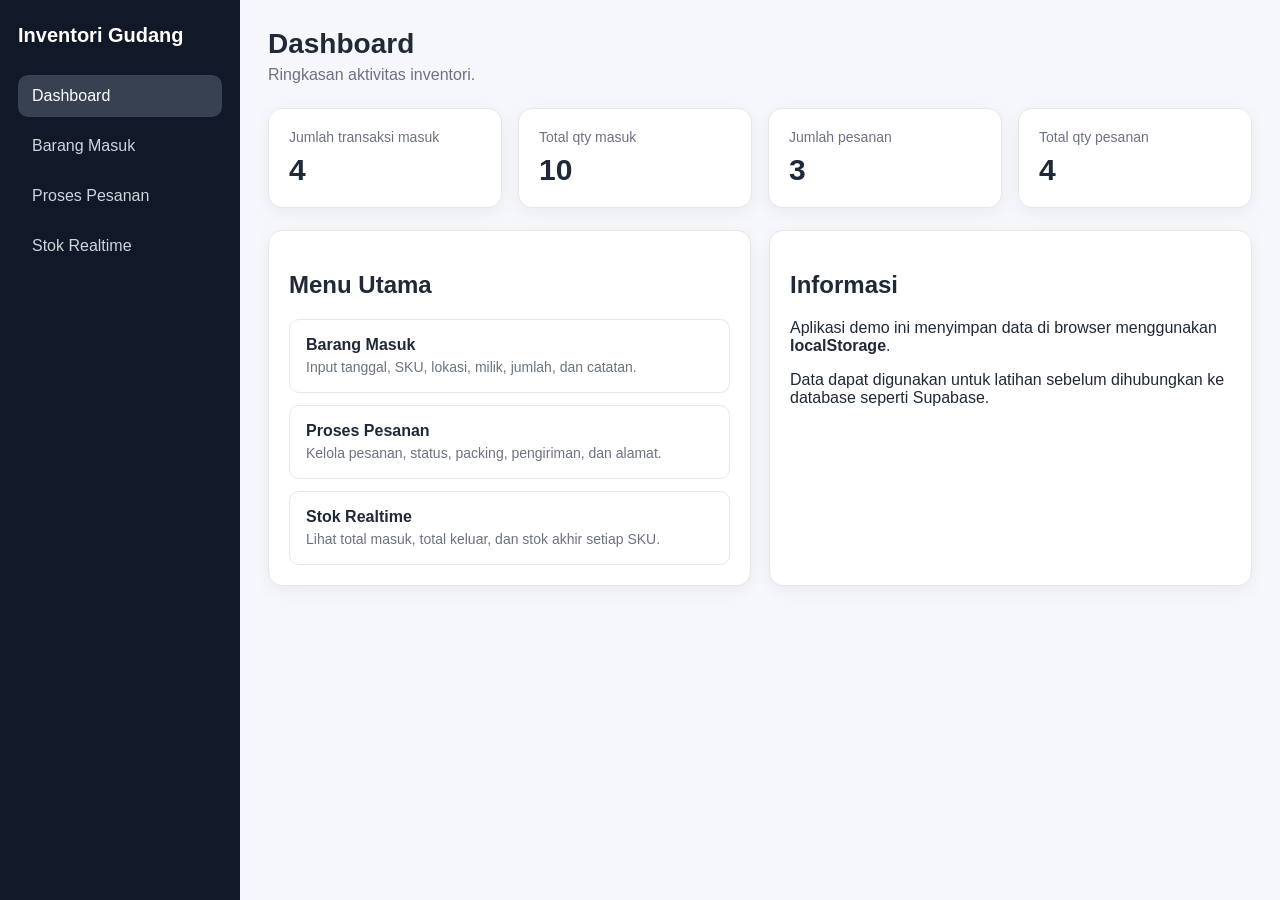
==== index.html @ 7a1b9b32 "Add files via upload" ====
<!DOCTYPE html>
<html lang="id">
<head>
  <meta charset="UTF-8">
  <meta name="viewport" content="width=device-width, initial-scale=1.0">
  <title>Dashboard Inventori</title>
  <link rel="stylesheet" href="styles.css">
</head>
<body>
<div class="layout">
  <aside class="sidebar">
    <div class="brand">Inventori Gudang</div>
    <nav class="nav">
      <a class="active" href="index.html">Dashboard</a>
      <a href="barang-masuk.html">Barang Masuk</a>
      <a href="proses-pesanan.html">Proses Pesanan</a>
      <a href="stok-realtime.html">Stok Realtime</a>
    </nav>
  </aside>

  <main class="main">
    <header class="page-header">
      <div>
        <h1>Dashboard</h1>
        <p>Ringkasan aktivitas inventori.</p>
      </div>
    </header>

    <section class="cards">
      <div class="card"><div class="stat-title">Jumlah transaksi masuk</div><div class="stat-value" id="totalMasuk">0</div></div>
      <div class="card"><div class="stat-title">Total qty masuk</div><div class="stat-value" id="qtyMasuk">0</div></div>
      <div class="card"><div class="stat-title">Jumlah pesanan</div><div class="stat-value" id="totalPesanan">0</div></div>
      <div class="card"><div class="stat-title">Total qty pesanan</div><div class="stat-value" id="qtyPesanan">0</div></div>
    </section>

    <section class="grid-2">
      <div class="card">
        <h2>Menu Utama</h2>
        <div class="quick-links">
          <a class="quick-link" href="barang-masuk.html">
            <strong>Barang Masuk</strong>
            <span>Input tanggal, SKU, lokasi, milik, jumlah, dan catatan.</span>
          </a>
          <a class="quick-link" href="proses-pesanan.html">
            <strong>Proses Pesanan</strong>
            <span>Kelola pesanan, status, packing, pengiriman, dan alamat.</span>
          </a>
          <a class="quick-link" href="stok-realtime.html">
            <strong>Stok Realtime</strong>
            <span>Lihat total masuk, total keluar, dan stok akhir setiap SKU.</span>
          </a>
        </div>
      </div>

      <div class="card">
        <h2>Informasi</h2>
        <p>Aplikasi demo ini menyimpan data di browser menggunakan <b>localStorage</b>.</p>
        <p>Data dapat digunakan untuk latihan sebelum dihubungkan ke database seperti Supabase.</p>
      </div>
    </section>
  </main>
</div>

<script src="app.js"></script>
<script>
  const masuk = readData(KEYS.masuk, sampleMasuk);
  const pesanan = readData(KEYS.pesanan, samplePesanan);

  document.getElementById("totalMasuk").textContent = masuk.length;
  document.getElementById("qtyMasuk").textContent = masuk.reduce((a,b) => a + Number(b.jumlah || 0), 0);
  document.getElementById("totalPesanan").textContent = pesanan.length;
  document.getElementById("qtyPesanan").textContent = pesanan.reduce((a,b) => a + Number(b.jumlah || 0), 0);
</script>
</body>
</html>
---- styles.css ----
:root {
  --bg: #f5f7fb;
  --card: #ffffff;
  --text: #1f2937;
  --muted: #6b7280;
  --border: #e5e7eb;
  --primary: #4f46e5;
  --primary-dark: #3730a3;
  --green: #15803d;
  --red: #b91c1c;
  --amber: #b45309;
  --sidebar: #111827;
}

* { box-sizing: border-box; }

body {
  margin: 0;
  font-family: Arial, Helvetica, sans-serif;
  background: var(--bg);
  color: var(--text);
}

a { color: inherit; text-decoration: none; }

.layout {
  min-height: 100vh;
  display: grid;
  grid-template-columns: 240px 1fr;
}

.sidebar {
  background: var(--sidebar);
  color: white;
  padding: 24px 18px;
}

.brand {
  font-size: 20px;
  font-weight: 700;
  margin-bottom: 28px;
}

.nav {
  display: grid;
  gap: 8px;
}

.nav a {
  padding: 12px 14px;
  border-radius: 10px;
  color: #d1d5db;
}

.nav a:hover,
.nav a.active {
  background: #374151;
  color: white;
}

.main {
  padding: 28px;
  overflow-x: hidden;
}

.page-header {
  display: flex;
  justify-content: space-between;
  align-items: center;
  gap: 16px;
  margin-bottom: 24px;
}

.page-header h1 {
  margin: 0 0 6px;
  font-size: 28px;
}

.page-header p {
  margin: 0;
  color: var(--muted);
}

.card {
  background: var(--card);
  border: 1px solid var(--border);
  border-radius: 14px;
  padding: 20px;
  box-shadow: 0 5px 18px rgba(15, 23, 42, 0.05);
}

.cards {
  display: grid;
  grid-template-columns: repeat(4, minmax(0, 1fr));
  gap: 16px;
  margin-bottom: 22px;
}

.stat-title {
  color: var(--muted);
  font-size: 14px;
  margin-bottom: 8px;
}

.stat-value {
  font-size: 30px;
  font-weight: 700;
}

.grid-2 {
  display: grid;
  grid-template-columns: 1fr 1fr;
  gap: 18px;
}

.form-grid {
  display: grid;
  grid-template-columns: repeat(3, minmax(0, 1fr));
  gap: 14px;
}

.form-group {
  display: grid;
  gap: 7px;
}

.form-group.full {
  grid-column: 1 / -1;
}

label {
  font-size: 13px;
  font-weight: 700;
}

input, select, textarea, button {
  font: inherit;
}

input, select, textarea {
  width: 100%;
  padding: 11px 12px;
  border: 1px solid #d1d5db;
  border-radius: 9px;
  background: white;
}

textarea { min-height: 90px; resize: vertical; }

button {
  border: 0;
  border-radius: 9px;
  padding: 11px 16px;
  cursor: pointer;
  font-weight: 700;
}

.btn-primary {
  color: white;
  background: var(--primary);
}

.btn-primary:hover { background: var(--primary-dark); }

.btn-danger {
  color: white;
  background: #dc2626;
  padding: 7px 10px;
}

.btn-secondary {
  background: #e5e7eb;
  color: #111827;
}

.actions {
  display: flex;
  gap: 10px;
  margin-top: 16px;
}

.table-card { margin-top: 20px; }

.table-wrap {
  overflow-x: auto;
  border: 1px solid var(--border);
  border-radius: 10px;
}

table {
  width: 100%;
  border-collapse: collapse;
  min-width: 900px;
}

th, td {
  padding: 11px 12px;
  border-bottom: 1px solid var(--border);
  text-align: left;
  font-size: 14px;
  white-space: nowrap;
}

th {
  background: #f9fafb;
  font-size: 13px;
}

.badge {
  display: inline-flex;
  align-items: center;
  padding: 5px 9px;
  border-radius: 999px;
  font-size: 12px;
  font-weight: 700;
}

.badge.green { color: #166534; background: #dcfce7; }
.badge.red { color: #991b1b; background: #fee2e2; }
.badge.blue { color: #1e40af; background: #dbeafe; }
.badge.amber { color: #92400e; background: #fef3c7; }
.badge.gray { color: #374151; background: #e5e7eb; }

.empty {
  text-align: center;
  color: var(--muted);
  padding: 28px;
}

.notice {
  margin-top: 14px;
  padding: 11px 12px;
  border-radius: 8px;
  display: none;
}

.notice.show { display: block; }
.notice.success { background: #dcfce7; color: #166534; }
.notice.error { background: #fee2e2; color: #991b1b; }

.quick-links {
  display: grid;
  gap: 12px;
}

.quick-link {
  padding: 16px;
  border: 1px solid var(--border);
  border-radius: 10px;
}

.quick-link strong {
  display: block;
  margin-bottom: 4px;
}

.quick-link span {
  color: var(--muted);
  font-size: 14px;
}

@media (max-width: 1000px) {
  .cards { grid-template-columns: repeat(2, 1fr); }
  .grid-2 { grid-template-columns: 1fr; }
}

@media (max-width: 760px) {
  .layout { grid-template-columns: 1fr; }
  .sidebar { padding: 16px; }
  .nav { grid-template-columns: repeat(4, 1fr); }
  .nav a { text-align: center; padding: 10px 6px; font-size: 13px; }
  .main { padding: 18px; }
  .form-grid { grid-template-columns: 1fr; }
  .cards { grid-template-columns: 1fr; }
}
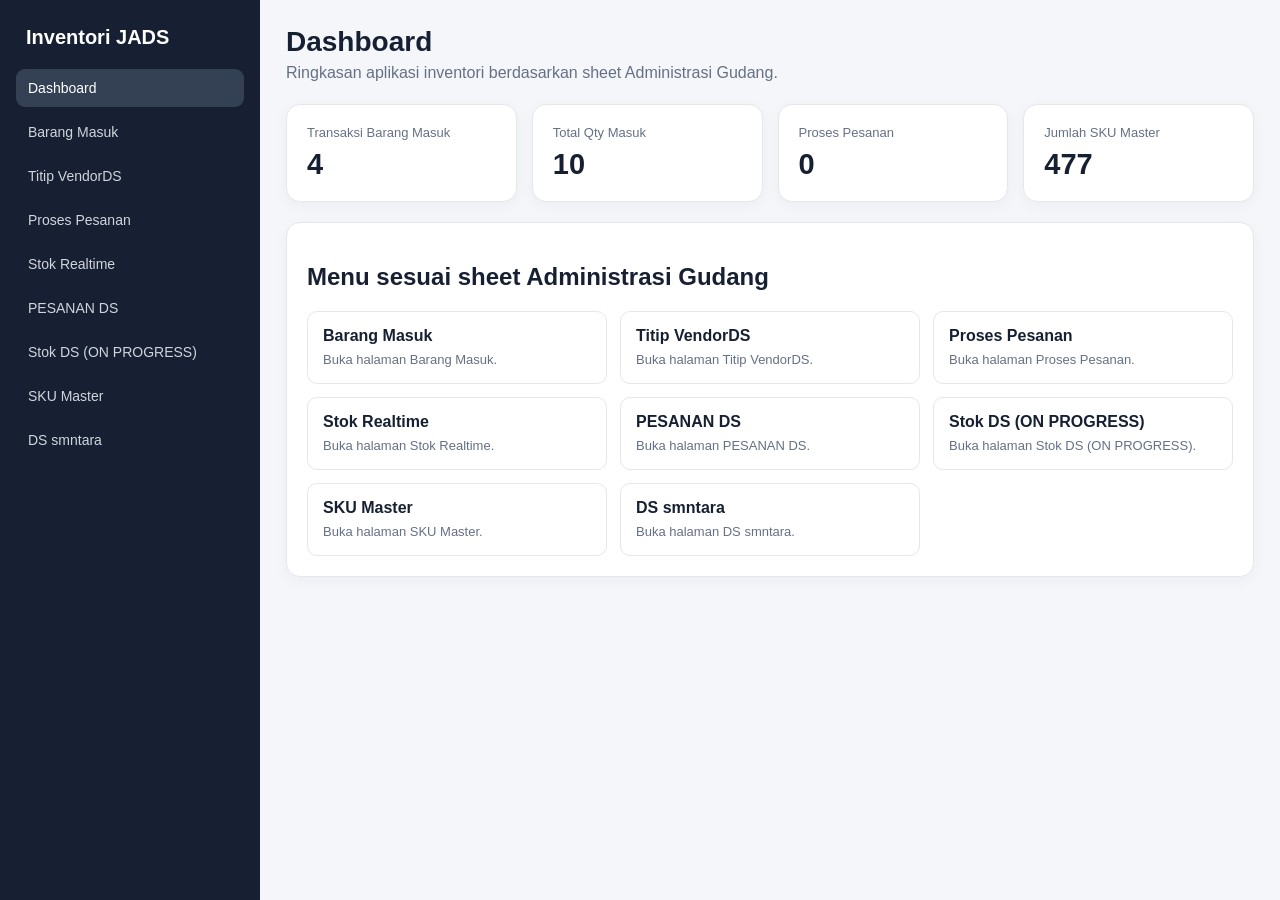
==== commit 66ac4739: "Add files via upload" ====
--- a/index.html
+++ b/index.html
@@ -1,75 +1,29 @@
 <!DOCTYPE html>
-<html lang="id">
-<head>
-  <meta charset="UTF-8">
-  <meta name="viewport" content="width=device-width, initial-scale=1.0">
-  <title>Dashboard Inventori</title>
-  <link rel="stylesheet" href="styles.css">
-</head>
-<body>
-<div class="layout">
-  <aside class="sidebar">
-    <div class="brand">Inventori Gudang</div>
-    <nav class="nav">
-      <a class="active" href="index.html">Dashboard</a>
-      <a href="barang-masuk.html">Barang Masuk</a>
-      <a href="proses-pesanan.html">Proses Pesanan</a>
-      <a href="stok-realtime.html">Stok Realtime</a>
-    </nav>
-  </aside>
+<html lang="id"><head><meta charset="UTF-8"><meta name="viewport" content="width=device-width,initial-scale=1">
+<title>Dashboard</title><link rel="stylesheet" href="styles.css"></head>
+<body><div class="layout"><aside class="sidebar" id="sidebar"></aside><main class="main">
+<header class="page-header"><div><h1>Dashboard</h1><p>Ringkasan aplikasi inventori berdasarkan sheet Administrasi Gudang.</p></div></header>
 
-  <main class="main">
-    <header class="page-header">
-      <div>
-        <h1>Dashboard</h1>
-        <p>Ringkasan aktivitas inventori.</p>
-      </div>
-    </header>
+<section class="cards">
+<div class="card"><div class="stat-title">Transaksi Barang Masuk</div><div class="stat-value" id="dMasuk">0</div></div>
+<div class="card"><div class="stat-title">Total Qty Masuk</div><div class="stat-value" id="dQtyMasuk">0</div></div>
+<div class="card"><div class="stat-title">Proses Pesanan</div><div class="stat-value" id="dPesanan">0</div></div>
+<div class="card"><div class="stat-title">Jumlah SKU Master</div><div class="stat-value" id="dSku">0</div></div>
+</section>
+<section class="card"><h2>Menu sesuai sheet Administrasi Gudang</h2><div class="quick-grid" id="quickGrid"></div></section>
 
-    <section class="cards">
-      <div class="card"><div class="stat-title">Jumlah transaksi masuk</div><div class="stat-value" id="totalMasuk">0</div></div>
-      <div class="card"><div class="stat-title">Total qty masuk</div><div class="stat-value" id="qtyMasuk">0</div></div>
-      <div class="card"><div class="stat-title">Jumlah pesanan</div><div class="stat-value" id="totalPesanan">0</div></div>
-      <div class="card"><div class="stat-title">Total qty pesanan</div><div class="stat-value" id="qtyPesanan">0</div></div>
-    </section>
+</main></div>
+<script src="sku-master.js"></script><script src="app.js"></script>
+<script>renderNavigation("dashboard");</script>
 
-    <section class="grid-2">
-      <div class="card">
-        <h2>Menu Utama</h2>
-        <div class="quick-links">
-          <a class="quick-link" href="barang-masuk.html">
-            <strong>Barang Masuk</strong>
-            <span>Input tanggal, SKU, lokasi, milik, jumlah, dan catatan.</span>
-          </a>
-          <a class="quick-link" href="proses-pesanan.html">
-            <strong>Proses Pesanan</strong>
-            <span>Kelola pesanan, status, packing, pengiriman, dan alamat.</span>
-          </a>
-          <a class="quick-link" href="stok-realtime.html">
-            <strong>Stok Realtime</strong>
-            <span>Lihat total masuk, total keluar, dan stok akhir setiap SKU.</span>
-          </a>
-        </div>
-      </div>
+<script>
+const dm=readData(KEYS.masuk,sampleMasuk),dp=readData(KEYS.pesanan,samplePesanan);
+document.getElementById("dMasuk").textContent=dm.length;
+document.getElementById("dQtyMasuk").textContent=dm.reduce((a,b)=>a+Number(b.jumlah||0),0);
+document.getElementById("dPesanan").textContent=dp.length;
+document.getElementById("dSku").textContent=SKU_MASTER.length;
+document.getElementById("quickGrid").innerHTML=NAV_ITEMS.filter(x=>x[2]!=="dashboard").map(x=>
+`<a class="quick-link" href="${x[0]}"><strong>${x[1]}</strong><span>Buka halaman ${x[1]}.</span></a>`).join("");
+</script>
 
-      <div class="card">
-        <h2>Informasi</h2>
-        <p>Aplikasi demo ini menyimpan data di browser menggunakan <b>localStorage</b>.</p>
-        <p>Data dapat digunakan untuk latihan sebelum dihubungkan ke database seperti Supabase.</p>
-      </div>
-    </section>
-  </main>
-</div>
-
-<script src="app.js"></script>
-<script>
-  const masuk = readData(KEYS.masuk, sampleMasuk);
-  const pesanan = readData(KEYS.pesanan, samplePesanan);
-
-  document.getElementById("totalMasuk").textContent = masuk.length;
-  document.getElementById("qtyMasuk").textContent = masuk.reduce((a,b) => a + Number(b.jumlah || 0), 0);
-  document.getElementById("totalPesanan").textContent = pesanan.length;
-  document.getElementById("qtyPesanan").textContent = pesanan.reduce((a,b) => a + Number(b.jumlah || 0), 0);
-</script>
-</body>
-</html>
+</body></html>
--- a/styles.css
+++ b/styles.css
@@ -1,275 +1,50 @@
-:root {
-  --bg: #f5f7fb;
-  --card: #ffffff;
-  --text: #1f2937;
-  --muted: #6b7280;
-  --border: #e5e7eb;
-  --primary: #4f46e5;
-  --primary-dark: #3730a3;
-  --green: #15803d;
-  --red: #b91c1c;
-  --amber: #b45309;
-  --sidebar: #111827;
+:root{
+  --bg:#f4f6fa;--panel:#fff;--text:#172033;--muted:#667085;--line:#e4e7ec;
+  --nav:#172033;--primary:#4f46e5;--primary-dark:#3730a3;--danger:#dc2626;
 }
-
-* { box-sizing: border-box; }
-
-body {
-  margin: 0;
-  font-family: Arial, Helvetica, sans-serif;
-  background: var(--bg);
-  color: var(--text);
-}
-
-a { color: inherit; text-decoration: none; }
-
-.layout {
-  min-height: 100vh;
-  display: grid;
-  grid-template-columns: 240px 1fr;
-}
-
-.sidebar {
-  background: var(--sidebar);
-  color: white;
-  padding: 24px 18px;
-}
-
-.brand {
-  font-size: 20px;
-  font-weight: 700;
-  margin-bottom: 28px;
-}
-
-.nav {
-  display: grid;
-  gap: 8px;
-}
-
-.nav a {
-  padding: 12px 14px;
-  border-radius: 10px;
-  color: #d1d5db;
-}
-
-.nav a:hover,
-.nav a.active {
-  background: #374151;
-  color: white;
-}
-
-.main {
-  padding: 28px;
-  overflow-x: hidden;
-}
-
-.page-header {
-  display: flex;
-  justify-content: space-between;
-  align-items: center;
-  gap: 16px;
-  margin-bottom: 24px;
-}
-
-.page-header h1 {
-  margin: 0 0 6px;
-  font-size: 28px;
-}
-
-.page-header p {
-  margin: 0;
-  color: var(--muted);
-}
-
-.card {
-  background: var(--card);
-  border: 1px solid var(--border);
-  border-radius: 14px;
-  padding: 20px;
-  box-shadow: 0 5px 18px rgba(15, 23, 42, 0.05);
-}
-
-.cards {
-  display: grid;
-  grid-template-columns: repeat(4, minmax(0, 1fr));
-  gap: 16px;
-  margin-bottom: 22px;
-}
-
-.stat-title {
-  color: var(--muted);
-  font-size: 14px;
-  margin-bottom: 8px;
-}
-
-.stat-value {
-  font-size: 30px;
-  font-weight: 700;
-}
-
-.grid-2 {
-  display: grid;
-  grid-template-columns: 1fr 1fr;
-  gap: 18px;
-}
-
-.form-grid {
-  display: grid;
-  grid-template-columns: repeat(3, minmax(0, 1fr));
-  gap: 14px;
-}
-
-.form-group {
-  display: grid;
-  gap: 7px;
-}
-
-.form-group.full {
-  grid-column: 1 / -1;
-}
-
-label {
-  font-size: 13px;
-  font-weight: 700;
-}
-
-input, select, textarea, button {
-  font: inherit;
-}
-
-input, select, textarea {
-  width: 100%;
-  padding: 11px 12px;
-  border: 1px solid #d1d5db;
-  border-radius: 9px;
-  background: white;
-}
-
-textarea { min-height: 90px; resize: vertical; }
-
-button {
-  border: 0;
-  border-radius: 9px;
-  padding: 11px 16px;
-  cursor: pointer;
-  font-weight: 700;
-}
-
-.btn-primary {
-  color: white;
-  background: var(--primary);
-}
-
-.btn-primary:hover { background: var(--primary-dark); }
-
-.btn-danger {
-  color: white;
-  background: #dc2626;
-  padding: 7px 10px;
-}
-
-.btn-secondary {
-  background: #e5e7eb;
-  color: #111827;
-}
-
-.actions {
-  display: flex;
-  gap: 10px;
-  margin-top: 16px;
-}
-
-.table-card { margin-top: 20px; }
-
-.table-wrap {
-  overflow-x: auto;
-  border: 1px solid var(--border);
-  border-radius: 10px;
-}
-
-table {
-  width: 100%;
-  border-collapse: collapse;
-  min-width: 900px;
-}
-
-th, td {
-  padding: 11px 12px;
-  border-bottom: 1px solid var(--border);
-  text-align: left;
-  font-size: 14px;
-  white-space: nowrap;
-}
-
-th {
-  background: #f9fafb;
-  font-size: 13px;
-}
-
-.badge {
-  display: inline-flex;
-  align-items: center;
-  padding: 5px 9px;
-  border-radius: 999px;
-  font-size: 12px;
-  font-weight: 700;
-}
-
-.badge.green { color: #166534; background: #dcfce7; }
-.badge.red { color: #991b1b; background: #fee2e2; }
-.badge.blue { color: #1e40af; background: #dbeafe; }
-.badge.amber { color: #92400e; background: #fef3c7; }
-.badge.gray { color: #374151; background: #e5e7eb; }
-
-.empty {
-  text-align: center;
-  color: var(--muted);
-  padding: 28px;
-}
-
-.notice {
-  margin-top: 14px;
-  padding: 11px 12px;
-  border-radius: 8px;
-  display: none;
-}
-
-.notice.show { display: block; }
-.notice.success { background: #dcfce7; color: #166534; }
-.notice.error { background: #fee2e2; color: #991b1b; }
-
-.quick-links {
-  display: grid;
-  gap: 12px;
-}
-
-.quick-link {
-  padding: 16px;
-  border: 1px solid var(--border);
-  border-radius: 10px;
-}
-
-.quick-link strong {
-  display: block;
-  margin-bottom: 4px;
-}
-
-.quick-link span {
-  color: var(--muted);
-  font-size: 14px;
-}
-
-@media (max-width: 1000px) {
-  .cards { grid-template-columns: repeat(2, 1fr); }
-  .grid-2 { grid-template-columns: 1fr; }
-}
-
-@media (max-width: 760px) {
-  .layout { grid-template-columns: 1fr; }
-  .sidebar { padding: 16px; }
-  .nav { grid-template-columns: repeat(4, 1fr); }
-  .nav a { text-align: center; padding: 10px 6px; font-size: 13px; }
-  .main { padding: 18px; }
-  .form-grid { grid-template-columns: 1fr; }
-  .cards { grid-template-columns: 1fr; }
-}
+*{box-sizing:border-box}
+body{margin:0;font-family:Arial,Helvetica,sans-serif;background:var(--bg);color:var(--text)}
+a{text-decoration:none;color:inherit}
+.layout{min-height:100vh;display:grid;grid-template-columns:260px 1fr}
+.sidebar{background:var(--nav);color:#fff;padding:22px 16px;overflow-y:auto}
+.brand{font-size:20px;font-weight:700;padding:4px 10px 20px}
+.nav{display:grid;gap:6px}
+.nav a{padding:11px 12px;border-radius:9px;color:#d0d5dd;font-size:14px}
+.nav a:hover,.nav a.active{background:#344054;color:#fff}
+.main{padding:26px;min-width:0}
+.page-header{display:flex;justify-content:space-between;gap:16px;align-items:center;margin-bottom:22px}
+.page-header h1{margin:0 0 6px;font-size:28px}.page-header p{margin:0;color:var(--muted)}
+.card{background:var(--panel);border:1px solid var(--line);border-radius:14px;padding:20px;box-shadow:0 4px 15px rgba(16,24,40,.04)}
+.cards{display:grid;grid-template-columns:repeat(4,minmax(0,1fr));gap:15px;margin-bottom:20px}
+.stat-title{color:var(--muted);font-size:13px;margin-bottom:8px}.stat-value{font-size:29px;font-weight:700}
+.form-grid{display:grid;grid-template-columns:repeat(3,minmax(0,1fr));gap:14px}
+.form-group{display:grid;gap:7px}.form-group.full{grid-column:1/-1}
+label{font-size:13px;font-weight:700}
+input,select,textarea,button{font:inherit}
+input,select,textarea{width:100%;padding:11px 12px;border:1px solid #d0d5dd;border-radius:8px;background:#fff}
+textarea{min-height:84px;resize:vertical}
+button{border:0;border-radius:8px;padding:10px 14px;font-weight:700;cursor:pointer}
+.btn-primary{background:var(--primary);color:#fff}.btn-primary:hover{background:var(--primary-dark)}
+.btn-danger{background:var(--danger);color:#fff;padding:7px 10px}.btn-secondary{background:#eaecf0;color:#344054}
+.actions{display:flex;gap:10px;margin-top:16px;flex-wrap:wrap}
+.table-card{margin-top:18px}.table-wrap{overflow:auto;border:1px solid var(--line);border-radius:10px}
+table{width:100%;border-collapse:collapse;min-width:900px}
+th,td{padding:10px 11px;border-bottom:1px solid var(--line);text-align:left;font-size:13px;white-space:nowrap}
+th{background:#f9fafb}
+.badge{display:inline-block;border-radius:999px;padding:5px 8px;font-size:12px;font-weight:700}
+.badge.green{background:#dcfce7;color:#166534}.badge.red{background:#fee2e2;color:#991b1b}
+.badge.blue{background:#dbeafe;color:#1e40af}.badge.amber{background:#fef3c7;color:#92400e}
+.badge.gray{background:#eaecf0;color:#344054}
+.notice{display:none;margin-top:14px;padding:11px;border-radius:8px}
+.notice.show{display:block}.notice.success{background:#dcfce7;color:#166534}.notice.error{background:#fee2e2;color:#991b1b}
+.empty{text-align:center;color:var(--muted);padding:26px}
+.quick-grid{display:grid;grid-template-columns:repeat(3,minmax(0,1fr));gap:13px}
+.quick-link{border:1px solid var(--line);border-radius:10px;padding:15px;background:#fff}
+.quick-link strong{display:block;margin-bottom:5px}.quick-link span{font-size:13px;color:var(--muted)}
+.toolbar{display:flex;gap:12px;align-items:end;flex-wrap:wrap}
+.toolbar .form-group{min-width:220px}
+.muted-box{padding:24px;text-align:center;color:var(--muted)}
+.code-note{margin-top:12px;color:var(--muted);font-size:13px}
+@media(max-width:1050px){.cards{grid-template-columns:repeat(2,1fr)}.quick-grid{grid-template-columns:repeat(2,1fr)}}
+@media(max-width:760px){.layout{grid-template-columns:1fr}.sidebar{position:static}.nav{grid-template-columns:repeat(2,1fr)}
+.main{padding:16px}.cards,.quick-grid,.form-grid{grid-template-columns:1fr}.form-group.full{grid-column:auto}}
